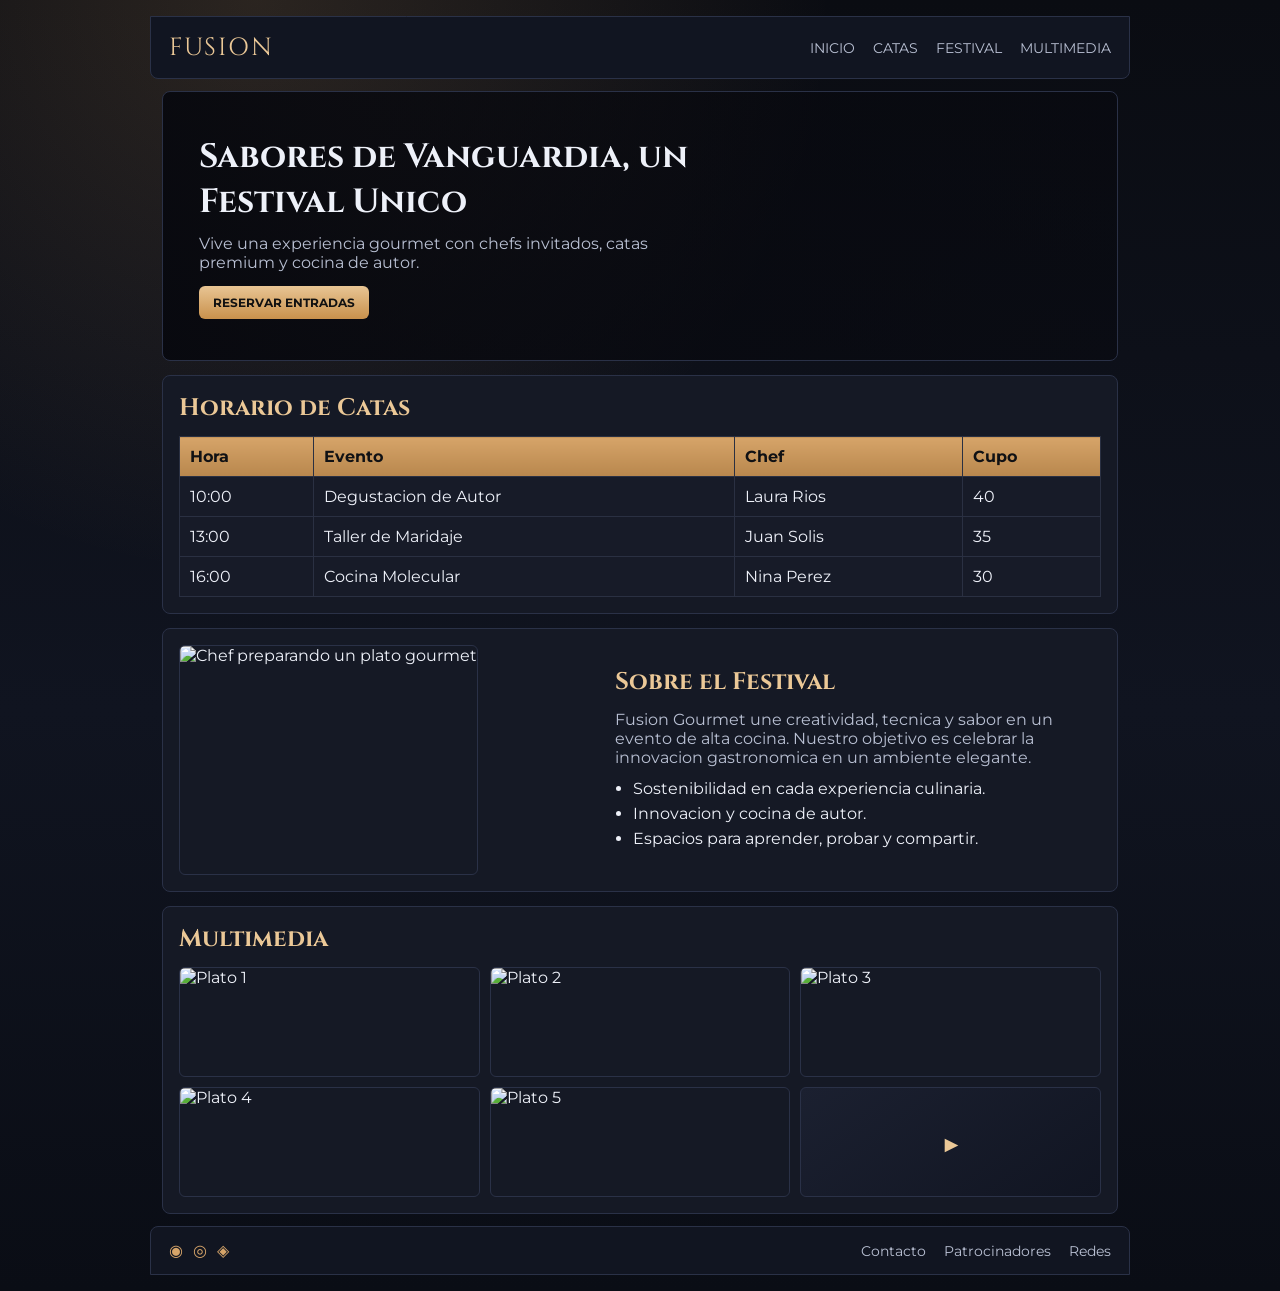
==== index.html @ 28c963f3 "feat: Create a new repository in GitHUB" ====
<!DOCTYPE html>
<html lang="es">
<head>
  <meta charset="UTF-8" />
  <meta name="viewport" content="width=device-width, initial-scale=1.0" />
  <title>Fusion Gourmet | Festival Gastronomico</title>
  <link rel="preconnect" href="https://fonts.googleapis.com" />
  <link rel="preconnect" href="https://fonts.gstatic.com" crossorigin />
  <link href="https://fonts.googleapis.com/css2?family=Cinzel:wght@500;700&family=Montserrat:wght@300;400;600;700&display=swap" rel="stylesheet" />
  <link rel="stylesheet" href="src/css/styles.css" />
</head>
<body class="festival-page">
  <header class="festival-header">
    <div class="logo">Fusion</div>
    <button id="menu-btn" class="menu-btn" aria-label="Abrir menu" aria-expanded="false">☰</button>
    <nav id="main-nav" class="festival-nav">
      <a href="#hero">Inicio</a>
      <a href="#horarios">Catas</a>
      <a href="#festival">Festival</a>
      <a href="#multimedia">Multimedia</a>
    </nav>
  </header>

  <main class="festival-main">
    <section id="hero" class="hero">
      <article class="hero-content">
        <h1>Sabores de Vanguardia, un Festival Unico</h1>
        <p>Vive una experiencia gourmet con chefs invitados, catas premium y cocina de autor.</p>
        <a class="hero-cta" href="#horarios">Reservar Entradas</a>
      </article>
    </section>

    <section id="horarios" class="panel section-events">
      <h2>Horario de Catas</h2>
      <table class="schedule-table">
        <thead>
          <tr>
            <th>Hora</th>
            <th>Evento</th>
            <th>Chef</th>
            <th>Cupo</th>
          </tr>
        </thead>
        <tbody>
          <tr><td>10:00</td><td>Degustacion de Autor</td><td>Laura Rios</td><td>40</td></tr>
          <tr><td>13:00</td><td>Taller de Maridaje</td><td>Juan Solis</td><td>35</td></tr>
          <tr><td>16:00</td><td>Cocina Molecular</td><td>Nina Perez</td><td>30</td></tr>
        </tbody>
      </table>
    </section>

    <section id="festival" class="panel about-section">
      <article class="about-image">
        <img src="https://images.unsplash.com/photo-1559339352-11d035aa65de?q=80&w=900&auto=format&fit=crop" alt="Chef preparando un plato gourmet" />
      </article>
      <article class="about-text">
        <h2>Sobre el Festival</h2>
        <p>Fusion Gourmet une creatividad, tecnica y sabor en un evento de alta cocina. Nuestro objetivo es celebrar la innovacion gastronomica en un ambiente elegante.</p>
        <ul>
          <li>Sostenibilidad en cada experiencia culinaria.</li>
          <li>Innovacion y cocina de autor.</li>
          <li>Espacios para aprender, probar y compartir.</li>
        </ul>
      </article>
    </section>

    <section id="multimedia" class="panel multimedia-section">
      <h2>Multimedia</h2>
      <div class="media-grid">
        <img src="https://images.unsplash.com/photo-1473093295043-cdd812d0e601?q=80&w=600&auto=format&fit=crop" alt="Plato 1" />
        <img src="https://images.unsplash.com/photo-1559847844-5315695dadae?q=80&w=600&auto=format&fit=crop" alt="Plato 2" />
        <img src="https://images.unsplash.com/photo-1424847651672-bf20a4b0982b?q=80&w=600&auto=format&fit=crop" alt="Plato 3" />
        <img src="https://images.unsplash.com/photo-1467003909585-2f8a72700288?q=80&w=600&auto=format&fit=crop" alt="Plato 4" />
        <img src="https://images.unsplash.com/photo-1466978913421-dad2ebd01d17?q=80&w=600&auto=format&fit=crop" alt="Plato 5" />
        <div class="video-card" aria-label="Video promocional">▶</div>
      </div>
    </section>
  </main>

  <footer class="festival-footer">
    <div class="footer-icons"><span>◉</span><span>◎</span><span>◈</span></div>
    <div class="footer-links">
      <a href="#">Contacto</a>
      <a href="#">Patrocinadores</a>
      <a href="#">Redes</a>
    </div>
  </footer>

  <script>
    const menuBtn = document.getElementById("menu-btn");
    const mainNav = document.getElementById("main-nav");

    if (menuBtn && mainNav) {
      menuBtn.addEventListener("click", () => {
        const open = mainNav.classList.toggle("open");
        menuBtn.setAttribute("aria-expanded", String(open));
      });
    }
  </script>
</body>
</html>
---- src/css/styles.css ----
:root {
  --bg: #0f1118;
  --panel: #151925;
  --panel-2: #1b2030;
  --line: #2a3147;
  --text: #eef1f9;
  --muted: #b9c0d3;
  --gold: #d6a469;
  --gold-soft: #ebc897;
}

* {
  margin: 0;
  padding: 0;
  box-sizing: border-box;
}

body.festival-page {
  font-family: "Montserrat", sans-serif;
  color: var(--text);
  background:
    radial-gradient(circle at 20% 0%, rgba(214, 164, 105, 0.16), transparent 35%),
    linear-gradient(180deg, #0a0c12, #101420 55%, #0a0d15);
}

.festival-header,
.festival-main,
.festival-footer {
  width: min(100%, 980px);
  margin-inline: auto;
}

.festival-header {
  margin-top: 16px;
  background: #111521;
  border: 1px solid var(--line);
  border-radius: 0 0 8px 8px;
  padding: 14px 18px;
  display: flex;
  justify-content: space-between;
  align-items: center;
  position: sticky;
  top: 0;
  z-index: 50;
}

.logo {
  font-family: "Cinzel", serif;
  color: var(--gold-soft);
  font-size: 1.55rem;
  letter-spacing: 0.07em;
  text-transform: uppercase;
}

.menu-btn {
  display: none;
  background: #1d2334;
  color: var(--text);
  border: 1px solid var(--line);
  border-radius: 6px;
  padding: 8px 10px;
  cursor: pointer;
}

.festival-nav {
  display: flex;
  gap: 18px;
}

.festival-nav a {
  color: var(--muted);
  text-decoration: none;
  text-transform: uppercase;
  font-size: 0.9rem;
}

.festival-nav a:hover {
  color: var(--gold-soft);
}

.festival-main {
  padding: 12px;
}

.hero {
  margin: 0;
  min-height: 270px;
  border: 1px solid var(--line);
  border-radius: 8px;
  background:
    linear-gradient(90deg, rgba(7, 8, 14, 0.92), rgba(7, 8, 14, 0.5)),
    url("https://images.unsplash.com/photo-1528605248644-14dd04022da1?q=80&w=1300&auto=format&fit=crop") center/cover;
  padding: 36px;
  display: flex;
  align-items: center;
}

.hero h1 {
  font-family: "Cinzel", serif;
  font-size: clamp(1.5rem, 3vw, 2.1rem);
  margin-bottom: 10px;
  max-width: 520px;
}

.hero p {
  color: var(--muted);
  max-width: 480px;
}

.hero-cta {
  display: inline-block;
  margin-top: 14px;
  text-decoration: none;
  text-transform: uppercase;
  font-weight: 700;
  font-size: 0.78rem;
  color: #111;
  background: linear-gradient(180deg, #e8c594, #c9914c);
  padding: 9px 14px;
  border-radius: 6px;
}

.panel {
  margin-top: 14px;
  border: 1px solid var(--line);
  border-radius: 8px;
  background: var(--panel);
  padding: 1rem;
}

.panel h2 {
  font-family: "Cinzel", serif;
  color: var(--gold-soft);
  margin-bottom: 12px;
}

.schedule-table {
  width: 100%;
  border-collapse: collapse;
}

.schedule-table th,
.schedule-table td {
  border: 1px solid #2a3042;
  padding: 10px;
  text-align: left;
}

.schedule-table th {
  color: #101114;
  background: linear-gradient(180deg, var(--gold), #b8874d);
}

.schedule-table td {
  background: #171b28;
}

.about-section {
  display: grid;
  grid-template-columns: 1fr 1.15fr;
  gap: 14px;
  align-items: center;
}

.about-image,
.about-text {
  margin: 0;
  padding: 0;
  background: transparent;
}

.about-image img {
  width: 100%;
  min-height: 230px;
  object-fit: cover;
  border-radius: 6px;
  border: 1px solid var(--line);
}

.about-text p {
  color: var(--muted);
  margin-bottom: 12px;
}

.about-text ul {
  margin-left: 18px;
}

.about-text li {
  margin-bottom: 6px;
}

.media-grid {
  display: grid;
  grid-template-columns: repeat(3, 1fr);
  gap: 10px;
}

.media-grid img,
.video-card {
  width: 100%;
  min-height: 110px;
  border-radius: 6px;
  border: 1px solid var(--line);
}

.media-grid img {
  object-fit: cover;
}

.video-card {
  display: flex;
  align-items: center;
  justify-content: center;
  font-size: 2rem;
  color: var(--gold-soft);
  background: linear-gradient(145deg, var(--panel-2), #111522);
}

.festival-footer {
  margin-bottom: 16px;
  border: 1px solid var(--line);
  border-radius: 8px 8px 0 0;
  background: #111521;
  padding: 14px 18px;
  display: flex;
  justify-content: space-between;
  align-items: center;
}

.footer-icons {
  display: flex;
  gap: 10px;
  color: var(--gold);
}

.footer-links {
  display: flex;
  gap: 18px;
}

.footer-links a {
  color: var(--muted);
  text-decoration: none;
  font-size: 0.88rem;
}

.footer-links a:hover {
  color: var(--gold-soft);
}

@media (max-width: 1024px) {
  .menu-btn {
    display: inline-flex;
  }

  .festival-nav {
    display: none;
    position: absolute;
    top: 62px;
    right: 16px;
    background: #171c2a;
    border: 1px solid var(--line);
    border-radius: 8px;
    padding: 14px;
    flex-direction: column;
    gap: 10px;
    min-width: 180px;
  }

  .festival-nav.open {
    display: flex;
  }

  .hero {
    min-height: 230px;
    padding: 22px;
  }

  .about-section {
    grid-template-columns: 1fr;
  }

  .media-grid {
    grid-template-columns: repeat(2, 1fr);
  }

  .festival-footer {
    flex-direction: column;
    gap: 10px;
  }
}

@media (max-width: 560px) {
  .media-grid {
    grid-template-columns: 1fr;
  }

  .schedule-table th,
  .schedule-table td {
    padding: 8px;
    font-size: 0.84rem;
  }
}
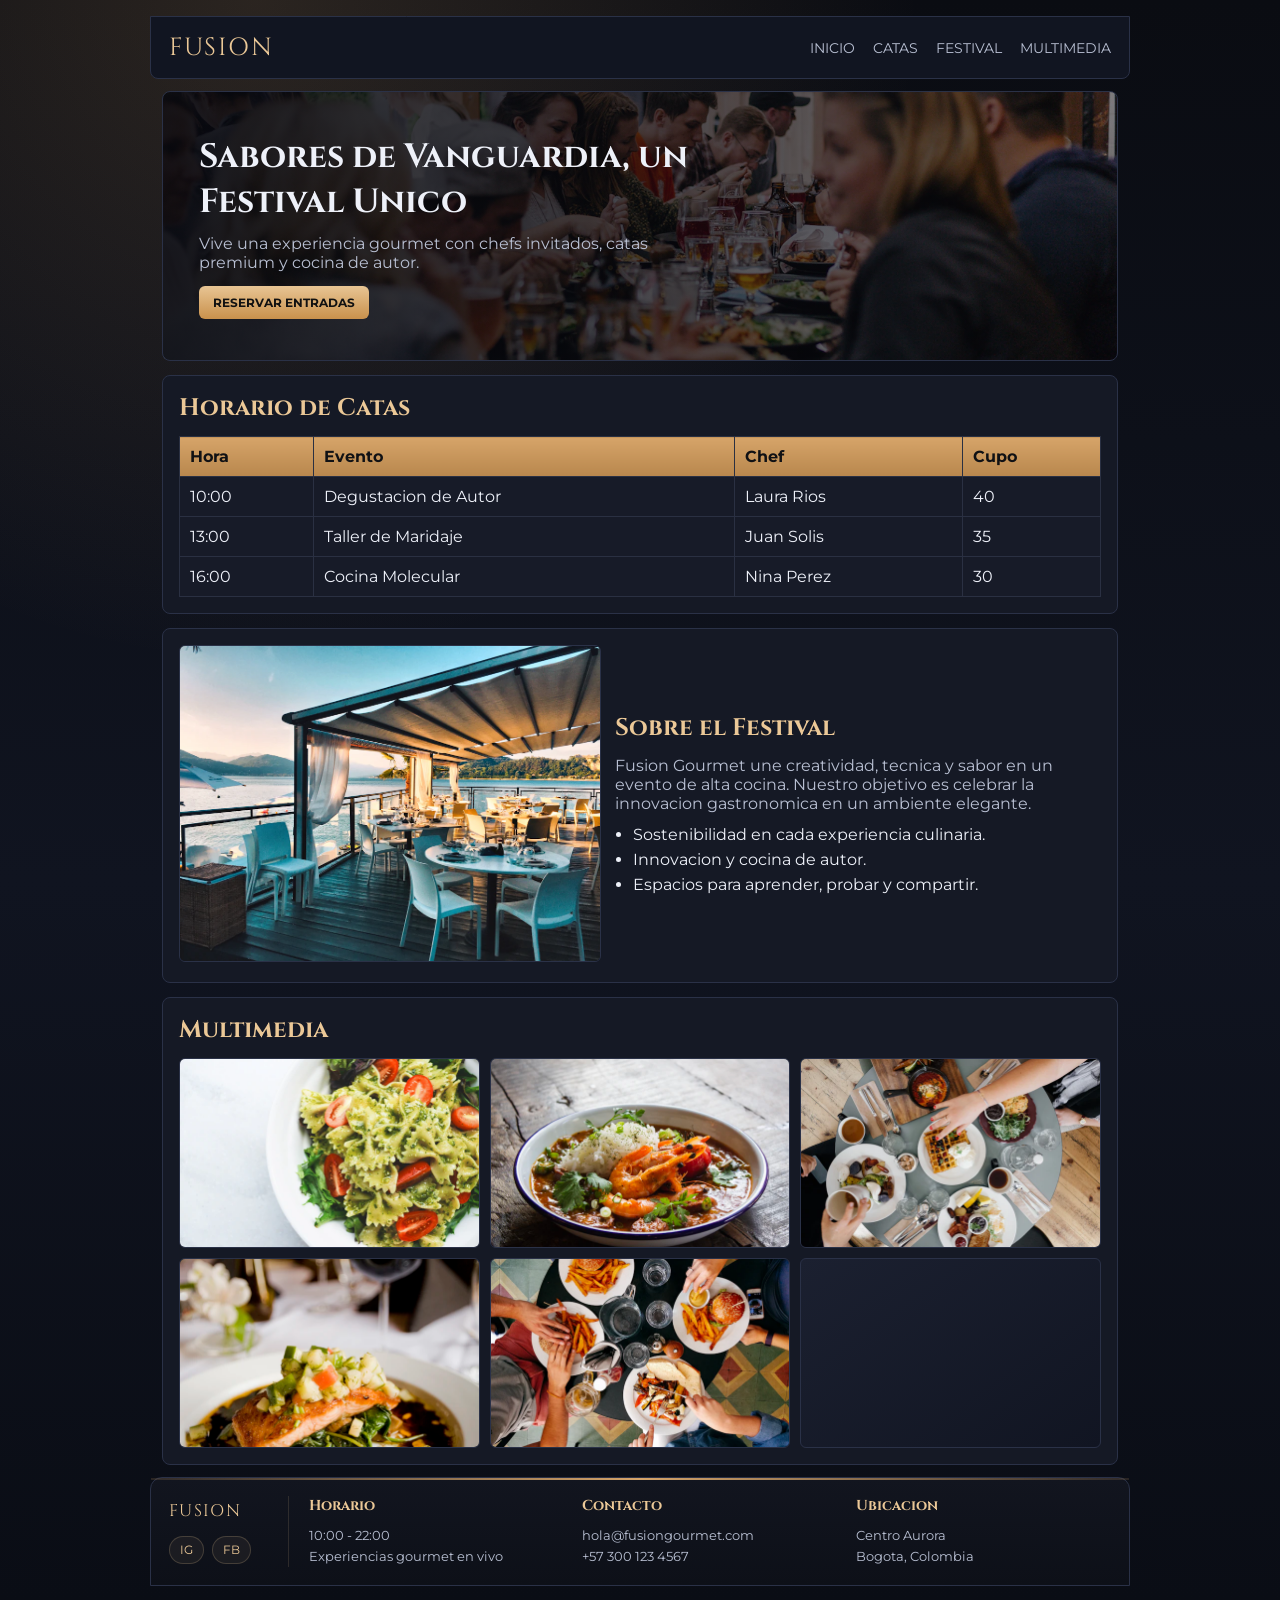
==== commit c436c7d9: "feat: organiza assets locales y rediseña multimedia/footer del landing" ====
--- a/index.html
+++ b/index.html
@@ -3,6 +3,7 @@
 <head>
   <meta charset="UTF-8" />
   <meta name="viewport" content="width=device-width, initial-scale=1.0" />
+  <meta name="referrer" content="strict-origin-when-cross-origin" />
   <title>Fusion Gourmet | Festival Gastronomico</title>
   <link rel="preconnect" href="https://fonts.googleapis.com" />
   <link rel="preconnect" href="https://fonts.gstatic.com" crossorigin />
@@ -51,7 +52,7 @@
 
     <section id="festival" class="panel about-section">
       <article class="about-image">
-        <img src="https://images.unsplash.com/photo-1559339352-11d035aa65de?q=80&w=900&auto=format&fit=crop" alt="Chef preparando un plato gourmet" />
+        <img src="public/img/festival-chef.webp" alt="Chef preparando un plato gourmet" />
       </article>
       <article class="about-text">
         <h2>Sobre el Festival</h2>
@@ -67,28 +68,60 @@
     <section id="multimedia" class="panel multimedia-section">
       <h2>Multimedia</h2>
       <div class="media-grid">
-        <img src="https://images.unsplash.com/photo-1473093295043-cdd812d0e601?q=80&w=600&auto=format&fit=crop" alt="Plato 1" />
-        <img src="https://images.unsplash.com/photo-1559847844-5315695dadae?q=80&w=600&auto=format&fit=crop" alt="Plato 2" />
-        <img src="https://images.unsplash.com/photo-1424847651672-bf20a4b0982b?q=80&w=600&auto=format&fit=crop" alt="Plato 3" />
-        <img src="https://images.unsplash.com/photo-1467003909585-2f8a72700288?q=80&w=600&auto=format&fit=crop" alt="Plato 4" />
-        <img src="https://images.unsplash.com/photo-1466978913421-dad2ebd01d17?q=80&w=600&auto=format&fit=crop" alt="Plato 5" />
-        <div class="video-card" aria-label="Video promocional">▶</div>
+        <img src="public/img/dish-1.webp" alt="Plato 1" />
+        <img src="public/img/dish-2.webp" alt="Plato 2" />
+        <img src="public/img/dish-3.webp" alt="Plato 3" />
+        <img src="public/img/dish-4.webp" alt="Plato 4" />
+        <img src="public/img/dish-5.webp" alt="Plato 5" />
+        <iframe
+          id="festival-video"
+          class="media-embed"
+          src="https://www.youtube.com/embed/qfyuvY8ydhk?rel=0&modestbranding=1"
+          title="Video gourmet en YouTube"
+          loading="lazy"
+          allow="accelerometer; autoplay; clipboard-write; encrypted-media; gyroscope; picture-in-picture; web-share"
+          referrerpolicy="strict-origin-when-cross-origin"
+          allowfullscreen
+        ></iframe>
       </div>
     </section>
   </main>
 
   <footer class="festival-footer">
-    <div class="footer-icons"><span>◉</span><span>◎</span><span>◈</span></div>
-    <div class="footer-links">
-      <a href="#">Contacto</a>
-      <a href="#">Patrocinadores</a>
-      <a href="#">Redes</a>
+    <div class="footer-bar"></div>
+    <div class="footer-shell">
+      <section class="footer-social">
+        <p class="footer-sign">Fusion</p>
+        <div class="footer-icons">
+          <a href="#" aria-label="Instagram">IG</a>
+          <a href="#" aria-label="Facebook">FB</a>
+        </div>
+      </section>
+
+      <section class="footer-columns">
+        <article class="footer-col">
+          <h3>Horario</h3>
+          <p>10:00 - 22:00</p>
+          <p>Experiencias gourmet en vivo</p>
+        </article>
+        <article class="footer-col">
+          <h3>Contacto</h3>
+          <a href="mailto:hola@fusiongourmet.com">hola@fusiongourmet.com</a>
+          <a href="tel:+573001234567">+57 300 123 4567</a>
+        </article>
+        <article class="footer-col">
+          <h3>Ubicacion</h3>
+          <p>Centro Aurora</p>
+          <p>Bogota, Colombia</p>
+        </article>
+      </section>
     </div>
   </footer>
 
   <script>
     const menuBtn = document.getElementById("menu-btn");
     const mainNav = document.getElementById("main-nav");
+    const festivalVideo = document.getElementById("festival-video");
 
     if (menuBtn && mainNav) {
       menuBtn.addEventListener("click", () => {
@@ -96,6 +129,21 @@
         menuBtn.setAttribute("aria-expanded", String(open));
       });
     }
+
+    if (festivalVideo && window.location.protocol === "file:") {
+      const fallback = document.createElement("a");
+      fallback.className = "media-embed media-fallback";
+      fallback.href = "https://www.youtube.com/watch?v=qfyuvY8ydhk";
+      fallback.target = "_blank";
+      fallback.rel = "noopener noreferrer";
+      fallback.innerHTML = `
+        <span class="media-fallback-kicker">Video externo</span>
+        <strong>Video gastronomico</strong>
+        <span>El reproductor embebido puede fallar cuando la pagina se abre con file://.</span>
+      `;
+
+      festivalVideo.replaceWith(fallback);
+    }
   </script>
 </body>
-</html>+</html>
--- a/src/css/styles.css
+++ b/src/css/styles.css
@@ -89,7 +89,7 @@
   border-radius: 8px;
   background:
     linear-gradient(90deg, rgba(7, 8, 14, 0.92), rgba(7, 8, 14, 0.5)),
-    url("https://images.unsplash.com/photo-1528605248644-14dd04022da1?q=80&w=1300&auto=format&fit=crop") center/cover;
+    url("../../public/img/hero-gourmet.webp") center/cover;
   padding: 36px;
   display: flex;
   align-items: center;
@@ -194,12 +194,13 @@
   display: grid;
   grid-template-columns: repeat(3, 1fr);
   gap: 10px;
+  grid-auto-rows: 190px;
 }
 
 .media-grid img,
-.video-card {
+.media-embed {
   width: 100%;
-  min-height: 110px;
+  height: 100%;
   border-radius: 6px;
   border: 1px solid var(--line);
 }
@@ -208,45 +209,122 @@
   object-fit: cover;
 }
 
-.video-card {
-  display: flex;
-  align-items: center;
+.media-embed {
+  display: block;
+  background: linear-gradient(145deg, var(--panel-2), #111522);
+}
+
+.media-fallback {
+  display: flex;
+  flex-direction: column;
   justify-content: center;
-  font-size: 2rem;
-  color: var(--gold-soft);
-  background: linear-gradient(145deg, var(--panel-2), #111522);
+  gap: 8px;
+  padding: 18px;
+  text-decoration: none;
+  color: var(--text);
+}
+
+.media-fallback strong {
+  font-family: "Cinzel", serif;
+  color: var(--gold-soft);
+  font-size: 1.05rem;
+}
+
+.media-fallback span {
+  color: var(--muted);
+  line-height: 1.45;
+}
+
+.media-fallback-kicker {
+  color: var(--gold) !important;
+  text-transform: uppercase;
+  letter-spacing: 0.12em;
+  font-size: 0.72rem;
 }
 
 .festival-footer {
   margin-bottom: 16px;
   border: 1px solid var(--line);
-  border-radius: 8px 8px 0 0;
-  background: #111521;
-  padding: 14px 18px;
-  display: flex;
-  justify-content: space-between;
+  border-radius: 12px 12px 0 0;
+  background: linear-gradient(180deg, #12151f, #0d1018);
+  padding: 0 18px 18px;
+}
+
+.footer-bar {
+  height: 2px;
+  background: linear-gradient(90deg, rgba(214, 164, 105, 0.15), var(--gold), rgba(214, 164, 105, 0.15));
+  margin: 0 -18px 16px;
+}
+
+.footer-shell {
+  display: grid;
+  grid-template-columns: 120px 1fr;
+  gap: 20px;
+  align-items: stretch;
+}
+
+.footer-social {
+  border-right: 1px solid rgba(235, 200, 151, 0.14);
+  padding-right: 18px;
+  display: flex;
+  flex-direction: column;
+  justify-content: center;
+  gap: 14px;
+}
+
+.footer-sign {
+  font-family: "Cinzel", serif;
+  color: var(--gold-soft);
+  font-size: 1.05rem;
+  letter-spacing: 0.08em;
+  text-transform: uppercase;
+}
+
+.footer-icons {
+  display: flex;
+  gap: 8px;
+  flex-wrap: wrap;
+}
+
+.footer-icons a {
+  color: var(--gold-soft);
+  border: 1px solid rgba(235, 200, 151, 0.2);
+  background: rgba(235, 200, 151, 0.06);
+  border-radius: 999px;
+  padding: 6px 10px;
+  font-size: 0.72rem;
+  text-decoration: none;
+}
+
+.footer-columns {
+  display: grid;
+  grid-template-columns: repeat(3, minmax(0, 1fr));
+  gap: 18px;
   align-items: center;
 }
 
-.footer-icons {
-  display: flex;
-  gap: 10px;
+.footer-col h3 {
+  font-family: "Cinzel", serif;
+  color: var(--gold-soft);
+  font-size: 0.9rem;
+  margin-bottom: 10px;
+}
+
+.footer-col p,
+.footer-col a {
+  color: var(--muted);
+  text-decoration: none;
+  font-size: 0.84rem;
+  line-height: 1.55;
+}
+
+.footer-col a {
+  display: block;
+}
+
+.footer-col a:hover,
+.footer-icons a:hover {
   color: var(--gold);
-}
-
-.footer-links {
-  display: flex;
-  gap: 18px;
-}
-
-.footer-links a {
-  color: var(--muted);
-  text-decoration: none;
-  font-size: 0.88rem;
-}
-
-.footer-links a:hover {
-  color: var(--gold-soft);
 }
 
 @media (max-width: 1024px) {
@@ -285,9 +363,19 @@
     grid-template-columns: repeat(2, 1fr);
   }
 
-  .festival-footer {
-    flex-direction: column;
-    gap: 10px;
+  .footer-shell {
+    grid-template-columns: 1fr;
+  }
+
+  .footer-social {
+    border-right: 0;
+    border-bottom: 1px solid rgba(235, 200, 151, 0.14);
+    padding-right: 0;
+    padding-bottom: 14px;
+  }
+
+  .footer-columns {
+    grid-template-columns: 1fr;
   }
 }
 
@@ -301,4 +389,4 @@
     padding: 8px;
     font-size: 0.84rem;
   }
-}+}
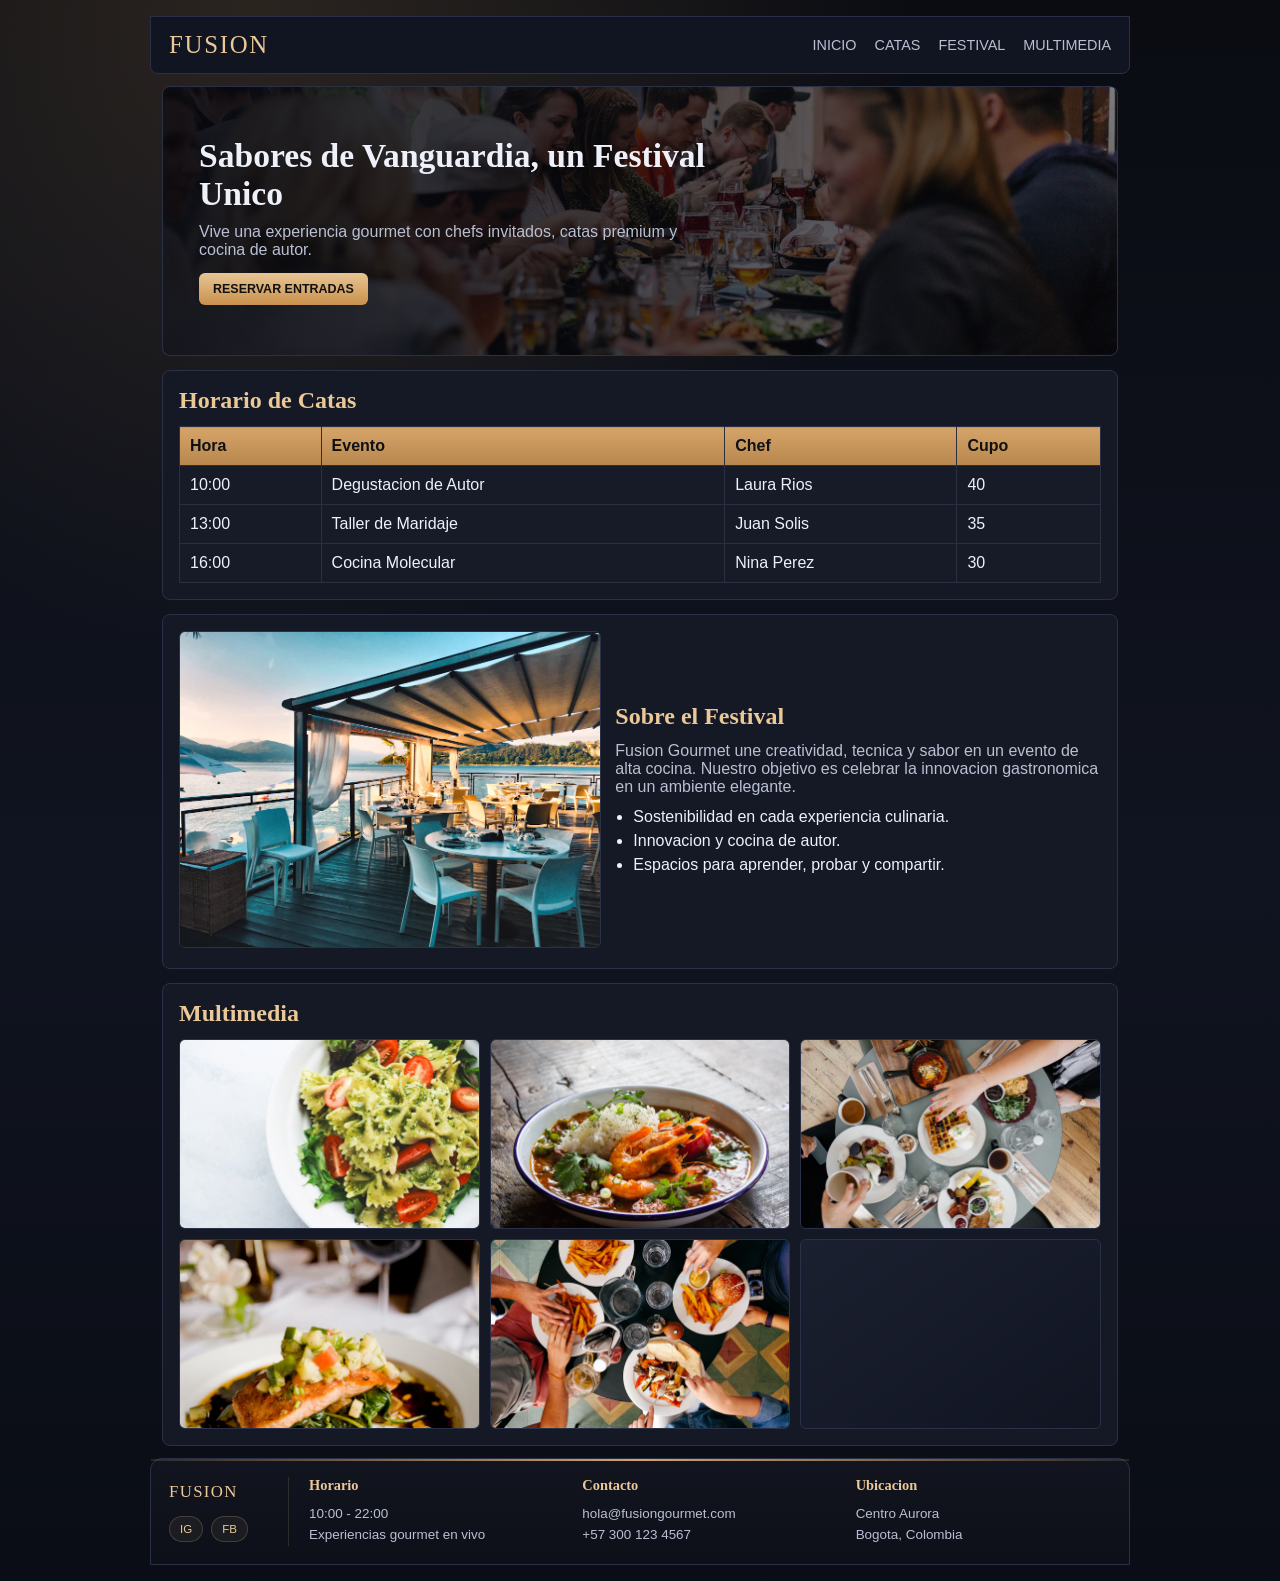
==== commit 63d41693: "feat: reorganiza la estructura del proyecto y elimina dependencias externas" ====
--- a/index.html
+++ b/index.html
@@ -5,10 +5,7 @@
   <meta name="viewport" content="width=device-width, initial-scale=1.0" />
   <meta name="referrer" content="strict-origin-when-cross-origin" />
   <title>Fusion Gourmet | Festival Gastronomico</title>
-  <link rel="preconnect" href="https://fonts.googleapis.com" />
-  <link rel="preconnect" href="https://fonts.gstatic.com" crossorigin />
-  <link href="https://fonts.googleapis.com/css2?family=Cinzel:wght@500;700&family=Montserrat:wght@300;400;600;700&display=swap" rel="stylesheet" />
-  <link rel="stylesheet" href="src/css/styles.css" />
+  <link rel="stylesheet" href="./src/css/style.css" />
 </head>
 <body class="festival-page">
   <header class="festival-header">
@@ -52,7 +49,7 @@
 
     <section id="festival" class="panel about-section">
       <article class="about-image">
-        <img src="public/img/festival-chef.webp" alt="Chef preparando un plato gourmet" />
+        <img src="./public/img/festival-chef.webp" alt="Chef preparando un plato gourmet" />
       </article>
       <article class="about-text">
         <h2>Sobre el Festival</h2>
@@ -68,11 +65,11 @@
     <section id="multimedia" class="panel multimedia-section">
       <h2>Multimedia</h2>
       <div class="media-grid">
-        <img src="public/img/dish-1.webp" alt="Plato 1" />
-        <img src="public/img/dish-2.webp" alt="Plato 2" />
-        <img src="public/img/dish-3.webp" alt="Plato 3" />
-        <img src="public/img/dish-4.webp" alt="Plato 4" />
-        <img src="public/img/dish-5.webp" alt="Plato 5" />
+        <img src="./public/img/dish-1.webp" alt="Plato 1" />
+        <img src="./public/img/dish-2.webp" alt="Plato 2" />
+        <img src="./public/img/dish-3.webp" alt="Plato 3" />
+        <img src="./public/img/dish-4.webp" alt="Plato 4" />
+        <img src="./public/img/dish-5.webp" alt="Plato 5" />
         <iframe
           id="festival-video"
           class="media-embed"
@@ -117,33 +114,5 @@
       </section>
     </div>
   </footer>
-
-  <script>
-    const menuBtn = document.getElementById("menu-btn");
-    const mainNav = document.getElementById("main-nav");
-    const festivalVideo = document.getElementById("festival-video");
-
-    if (menuBtn && mainNav) {
-      menuBtn.addEventListener("click", () => {
-        const open = mainNav.classList.toggle("open");
-        menuBtn.setAttribute("aria-expanded", String(open));
-      });
-    }
-
-    if (festivalVideo && window.location.protocol === "file:") {
-      const fallback = document.createElement("a");
-      fallback.className = "media-embed media-fallback";
-      fallback.href = "https://www.youtube.com/watch?v=qfyuvY8ydhk";
-      fallback.target = "_blank";
-      fallback.rel = "noopener noreferrer";
-      fallback.innerHTML = `
-        <span class="media-fallback-kicker">Video externo</span>
-        <strong>Video gastronomico</strong>
-        <span>El reproductor embebido puede fallar cuando la pagina se abre con file://.</span>
-      `;
-
-      festivalVideo.replaceWith(fallback);
-    }
-  </script>
 </body>
 </html>
--- a/src/css/style.css
+++ b/src/css/style.css
@@ -0,0 +1,7 @@
+@import url("./base/variables.css");
+@import url("./base/reset.css");
+@import url("./layout/header.css");
+@import url("./layout/grid.css");
+@import url("./components/buttons.css");
+@import url("./components/media.css");
+@import url("./pages/home.css");
